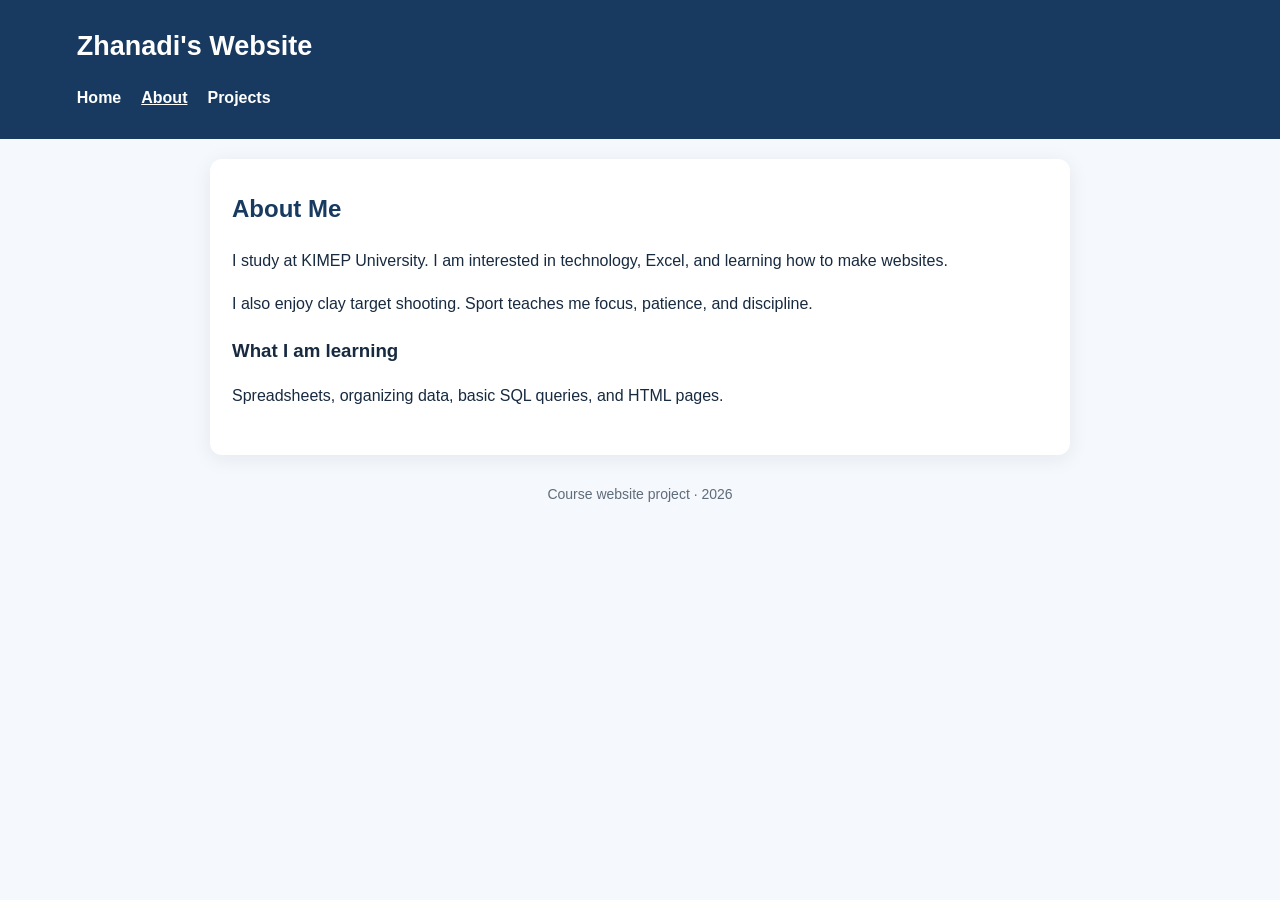
==== about.html @ 87af8cc2 "Add files via upload" ====
<!doctype html>
<html lang="en">
<head>
  <meta charset="UTF-8">
  <meta name="viewport" content="width=device-width, initial-scale=1">
  <title>About | Zhanadi</title>
  <link rel="stylesheet" href="style.css">
</head>
<body>
  <header><h1>Zhanadi's Website</h1><nav aria-label="Main menu"><a href="index.html" >Home</a><a href="about.html" aria-current="page">About</a><a href="projects.html" >Projects</a></nav></header>
  <main><h2>About Me</h2><p>I study at KIMEP University. I am interested in technology, Excel, and learning how to make websites.</p><p>I also enjoy clay target shooting. Sport teaches me focus, patience, and discipline.</p><h3>What I am learning</h3><p>Spreadsheets, organizing data, basic SQL queries, and HTML pages.</p></main>
  <footer>Course website project · 2026</footer>
</body>
</html>
---- style.css ----
* { box-sizing: border-box; }
body { margin:0; font-family:Arial, sans-serif; background:#f5f8fc; color:#172a40; line-height:1.65;}
header {background:#183a60; color:white; padding:24px max(6vw,20px);}
header h1 {font-size:27px; margin:0 0 12px;}
nav a {color:white; text-decoration:none; margin-right:20px; font-weight:bold; display:inline-block; padding:4px 0;}
nav a:hover, nav a[aria-current="page"] {text-decoration:underline;}
main {max-width:860px; padding:30px 22px; margin:20px auto; background:#fff; border-radius:12px; box-shadow:0 4px 20px #17365413;}
h2 {margin-top:0; color:#183a60;} h3 {margin-bottom:6px;}
footer {text-align:center; margin:28px 0; color:#5f6c7a; font-size:14px;}
table {width:100%; border-collapse:collapse; margin:15px 0;} th,td {border:1px solid #d5deeb; padding:10px; text-align:left;} th{background:#eaf1f9;}
code,pre {background:#eff3f8; border-radius:6px;} pre {padding:14px; overflow-x:auto;}
.notice {color:#526577;font-size:14px;}
.bar {background:#d9e9f4; height:18px; border-radius:9px; margin-bottom:12px; overflow:hidden;} .fill {height:100%; background:#367aa8;}
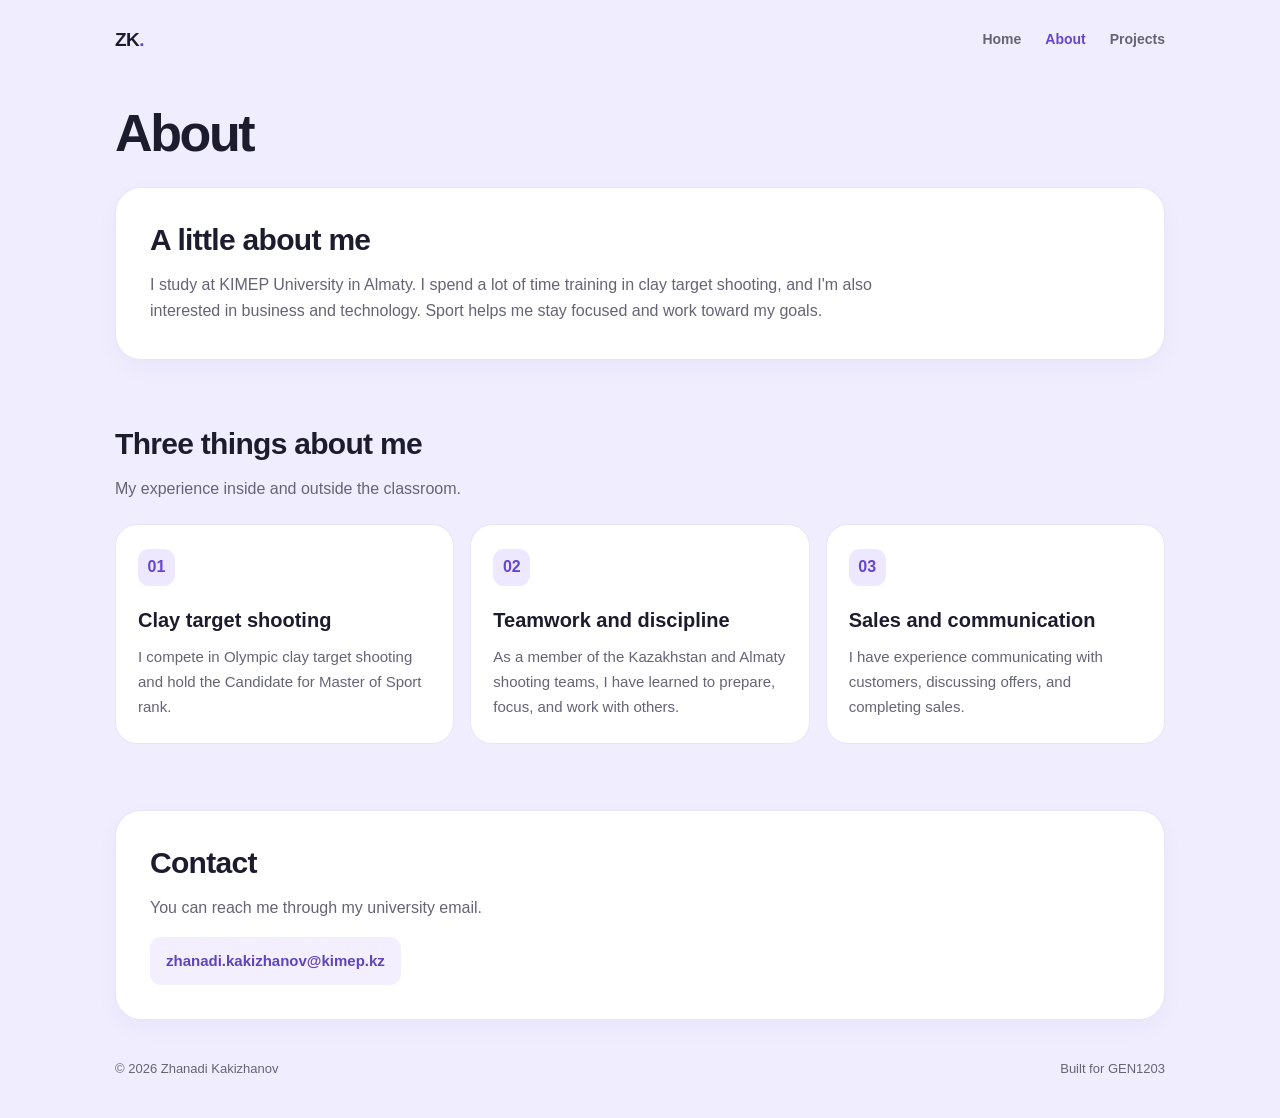
==== commit 90c03dc8: "Add files via upload" ====
--- a/about.html
+++ b/about.html
@@ -1,14 +1,59 @@
-<!doctype html>
+<!DOCTYPE html>
 <html lang="en">
 <head>
   <meta charset="UTF-8">
-  <meta name="viewport" content="width=device-width, initial-scale=1">
-  <title>About | Zhanadi</title>
+  <meta name="viewport" content="width=device-width, initial-scale=1.0">
+  <meta name="description" content="A personal portfolio for Zhanadi Kakizhanov, KIMEP University student and clay target shooting athlete.">
+  <title>Zhanadi Kakizhanov | About</title>
   <link rel="stylesheet" href="style.css">
 </head>
 <body>
-  <header><h1>Zhanadi's Website</h1><nav aria-label="Main menu"><a href="index.html" >Home</a><a href="about.html" aria-current="page">About</a><a href="projects.html" >Projects</a></nav></header>
-  <main><h2>About Me</h2><p>I study at KIMEP University. I am interested in technology, Excel, and learning how to make websites.</p><p>I also enjoy clay target shooting. Sport teaches me focus, patience, and discipline.</p><h3>What I am learning</h3><p>Spreadsheets, organizing data, basic SQL queries, and HTML pages.</p></main>
-  <footer>Course website project · 2026</footer>
+  <header class="wrap">
+    <nav aria-label="Main navigation">
+      <a class="logo" href="index.html">ZK<b>.</b></a>
+      <div class="nav-links">
+        <a href="index.html">Home</a>
+        <a href="about.html" aria-current="page">About</a>
+        <a href="projects.html">Projects</a>
+      </div>
+    </nav>
+  </header>
+  <main class="wrap page" id="top">
+    <h1 class="page-title">About</h1>
+    <section class="panel about" id="about">
+      <h2>A little about me</h2>
+      <!-- I rewrote this paragraph in my own words for Part 3. -->
+      <p>I study at KIMEP University in Almaty. I spend a lot of time training in clay target shooting, and I'm also interested in business and technology. Sport helps me stay focused and work toward my goals.</p>
+    </section>
+    <section id="skills">
+      <div class="section-heading">
+        <h2>Three things about me</h2>
+        <p>My experience inside and outside the classroom.</p>
+      </div>
+      <div class="cards">
+        <article class="card">
+          <span class="number">01</span>
+          <h3>Clay target shooting</h3>
+          <p>I compete in Olympic clay target shooting and hold the Candidate for Master of Sport rank.</p>
+        </article>
+        <article class="card">
+          <span class="number">02</span>
+          <h3>Teamwork and discipline</h3>
+          <p>As a member of the Kazakhstan and Almaty shooting teams, I have learned to prepare, focus, and work with others.</p>
+        </article>
+        <article class="card">
+          <span class="number">03</span>
+          <h3>Sales and communication</h3>
+          <p>I have experience communicating with customers, discussing offers, and completing sales.</p>
+        </article>
+      </div>
+    </section>
+    <section class="panel contact" id="contact">
+      <h2>Contact</h2>
+      <p>You can reach me through my university email.</p>
+      <a class="email" href="mailto:zhanadi.kakizhanov@kimep.kz">zhanadi.kakizhanov@kimep.kz</a>
+    </section>
+  </main>
+  <footer class="wrap"><span>© 2026 Zhanadi Kakizhanov</span><span>Built for GEN1203</span></footer>
 </body>
 </html>
--- a/style.css
+++ b/style.css
@@ -1,13 +1,75 @@
+:root {
+  --background: #f0edff;
+  --surface: #ffffff;
+  --ink: #1d1c2f;
+  --muted: #656475;
+  --accent: #9475ff; /* Changed by me in Part 3 */
+  --accent-dark: #6645d2;
+  --line: #e9e5f5;
+}
 * { box-sizing: border-box; }
-body { margin:0; font-family:Arial, sans-serif; background:#f5f8fc; color:#172a40; line-height:1.65;}
-header {background:#183a60; color:white; padding:24px max(6vw,20px);}
-header h1 {font-size:27px; margin:0 0 12px;}
-nav a {color:white; text-decoration:none; margin-right:20px; font-weight:bold; display:inline-block; padding:4px 0;}
-nav a:hover, nav a[aria-current="page"] {text-decoration:underline;}
-main {max-width:860px; padding:30px 22px; margin:20px auto; background:#fff; border-radius:12px; box-shadow:0 4px 20px #17365413;}
-h2 {margin-top:0; color:#183a60;} h3 {margin-bottom:6px;}
-footer {text-align:center; margin:28px 0; color:#5f6c7a; font-size:14px;}
-table {width:100%; border-collapse:collapse; margin:15px 0;} th,td {border:1px solid #d5deeb; padding:10px; text-align:left;} th{background:#eaf1f9;}
-code,pre {background:#eff3f8; border-radius:6px;} pre {padding:14px; overflow-x:auto;}
-.notice {color:#526577;font-size:14px;}
-.bar {background:#d9e9f4; height:18px; border-radius:9px; margin-bottom:12px; overflow:hidden;} .fill {height:100%; background:#367aa8;}
+html { scroll-behavior: smooth; }
+body { margin: 0; font: 16px/1.65 Arial, Helvetica, sans-serif; background: var(--background); color: var(--ink); }
+a { color: inherit; }
+.wrap { width: min(1050px, calc(100% - 40px)); margin: 0 auto; }
+header { padding: 24px 0; }
+nav { display: flex; align-items: center; justify-content: space-between; gap: 20px; }
+.logo { text-decoration: none; font-size: 19px; font-weight: 800; letter-spacing: -.5px; }
+.logo b { color: var(--accent-dark); }
+.nav-links { display: flex; gap: 24px; font-size: 14px; font-weight: 700; }
+.nav-links a { text-decoration: none; color: var(--muted); }
+.nav-links a:hover { color: var(--accent-dark); }
+.hero { display: grid; grid-template-columns: minmax(0,1.5fr) minmax(200px,.7fr); gap: 35px; align-items: center; padding: 62px 0 66px; }
+.eyebrow { display: inline-block; padding: 6px 12px; background: #eae3ff; color: #603fbd; border-radius: 99px; font-size: 12px; letter-spacing: .8px; font-weight: 800; text-transform: uppercase; }
+h1 { margin: 20px 0 14px; font-size: clamp(42px, 6.7vw, 76px); line-height: 1.03; letter-spacing: -2.4px; max-width: 740px; }
+h1 span { color: var(--accent-dark); }
+.lead { max-width: 590px; color: var(--muted); font-size: 19px; margin: 0 0 26px; }
+.btn { display: inline-block; padding: 13px 24px; border-radius: 13px; background: var(--accent); color: #160d32; font-weight: 800; text-decoration: none; box-shadow: 0 8px 18px #9475ff30; }
+.btn:hover { background: #a68dff; }
+.hero-art { aspect-ratio: 1/1; border-radius: 34px; background: linear-gradient(145deg, #d6c8ff, #9475ff 65%, #6e52d9); display: grid; place-items: center; position: relative; overflow: hidden; box-shadow: 0 20px 44px #37265b24; }
+.hero-art::before, .hero-art::after { content: ''; position: absolute; width: 210px; height: 210px; border: 1px solid #ffffff75; border-radius: 50%; }
+.hero-art::before { top: -90px; right: -75px; }.hero-art::after { bottom: -95px; left: -65px; }
+.monogram { font-size: clamp(78px, 11vw, 142px); font-weight: 900; letter-spacing: -11px; color: #fff; text-shadow: 0 6px 24px #563da456; z-index: 1; padding-right: 11px; }
+section { scroll-margin-top: 25px; }
+.panel { background: var(--surface); border: 1px solid var(--line); border-radius: 26px; padding: 34px; box-shadow: 0 8px 24px #30275509; }
+h2 { font-size: 30px; line-height: 1.2; letter-spacing: -.7px; margin: 0 0 14px; }
+.about p, .contact p { color: var(--muted); margin: 0; max-width: 780px; }
+.section-heading { margin: 66px 0 22px; }
+.section-heading p { margin: 8px 0 0; color: var(--muted); }
+.cards { display: grid; grid-template-columns: repeat(3,minmax(0,1fr)); gap: 16px; }
+.card { background: var(--surface); border: 1px solid var(--line); border-radius: 22px; padding: 24px 22px; min-height: 220px; }
+.number { display: inline-flex; width: 37px; height: 37px; align-items: center; justify-content: center; border-radius: 11px; background: #eee8ff; color: #6645d2; font-weight: 900; }
+h3 { font-size: 20px; margin: 18px 0 8px; }
+.card p { color: var(--muted); font-size: 15px; margin: 0; }
+.contact { margin-top: 66px; }
+.email { margin-top: 15px; padding: 12px 16px; background: #f3efff; display: inline-block; border-radius: 11px; color: #6043bd; font-size: 15px; font-weight: 700; overflow-wrap: anywhere; text-decoration: none; }
+.note { margin-top: 12px !important; font-size: 13px; }
+footer { padding: 38px 0; margin-top: 24px; color: var(--muted); font-size: 13px; display: flex; justify-content: space-between; gap: 12px; }
+@media (max-width: 700px) {
+  .hero { grid-template-columns: 1fr; padding: 28px 0 45px; }
+  .hero-art { width: 200px; height: 200px; justify-self: start; grid-row: 1; border-radius: 25px; }
+  .monogram { font-size: 88px; }
+  h1 { letter-spacing: -1.8px; }
+  .nav-links { gap: 12px; font-size: 12px; }
+  .cards { grid-template-columns: 1fr; }
+  .card { min-height: 0; }
+  .panel { padding: 24px; }
+  .section-heading, .contact { margin-top: 42px; }
+  footer { flex-direction: column; }
+}
+
+/* Shared styles for the three pages */
+.page { padding-top: 28px; }
+.page-title { font-size: clamp(34px, 5vw, 52px); margin: 0 0 26px; }
+.nav-links a[aria-current="page"] { color: var(--accent-dark); }
+.hero h1 { overflow-wrap: anywhere; }
+img { max-width: 100%; height: auto; }
+.coursework { margin-top: 25px; }
+.coursework img { display: block; margin: 12px 0; border-radius: 10px; }
+@media (max-width: 480px) {
+  nav { flex-wrap: wrap; }
+  .nav-links { flex-wrap: wrap; }
+  .hero h1 { font-size: clamp(30px, 8.5vw, 42px); letter-spacing: -1px; }
+  .hero-art { max-width: 100%; }
+  .email { max-width: 100%; }
+}
